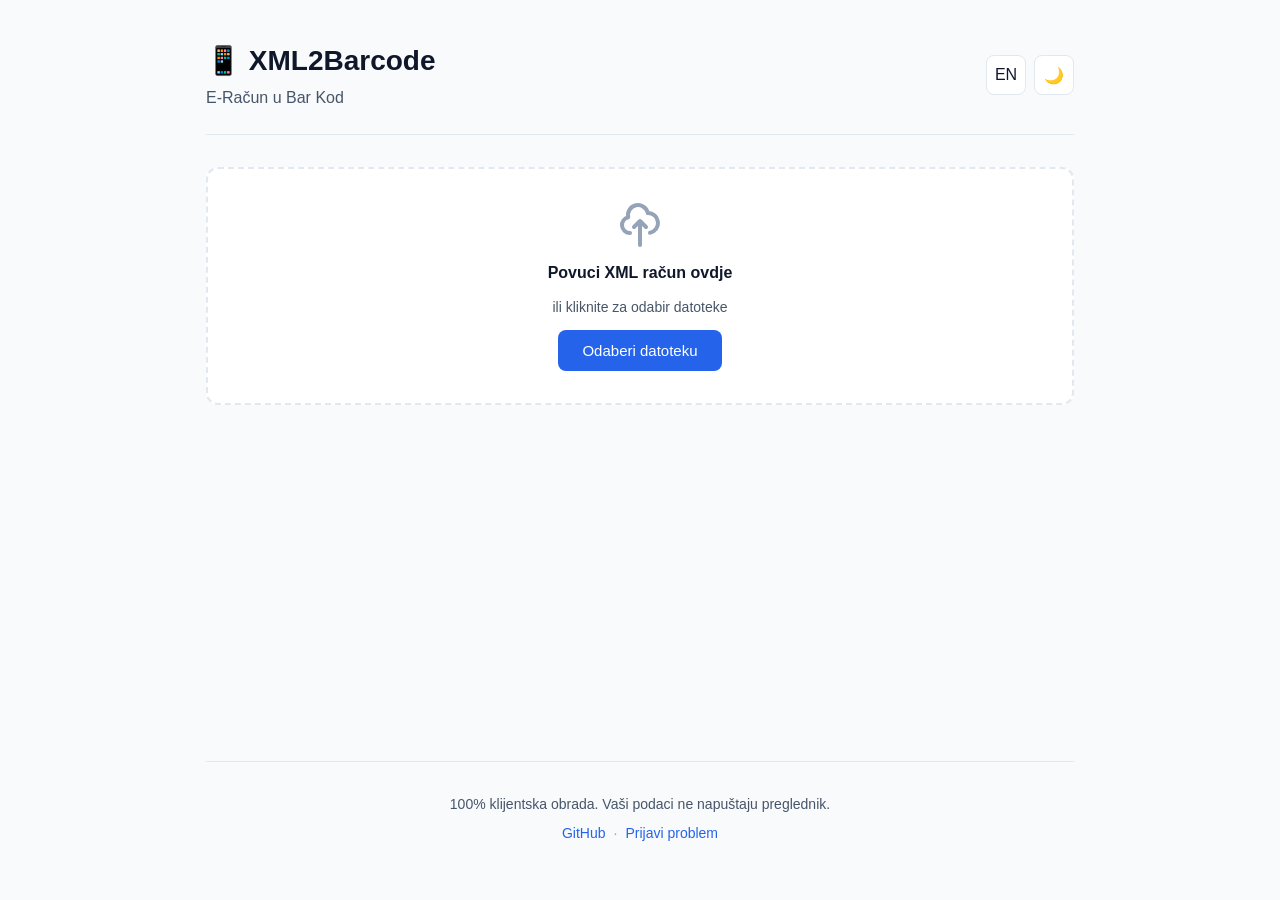
==== index.html @ e968bdf4 "Fix mobile file upload and add official e-racun examples Bug fixes: - Fix FileList handling on mobil" ====
<!DOCTYPE html>
<html lang="hr">
<head>
    <meta charset="UTF-8">
    <meta name="viewport" content="width=device-width, initial-scale=1.0">
    <meta name="description" content="Pretvori hrvatske e-račune u bar kodove za mobitel (HUB-3 PDF417 i EPC QR)">
    <meta name="theme-color" content="#2563eb">
    <title>XML2Barcode - E-Račun u Bar Kod</title>

    <!-- PWA Manifest -->
    <link rel="manifest" href="manifest.json">
    <link rel="icon" type="image/svg+xml" href="data:image/svg+xml,<svg xmlns='http://www.w3.org/2000/svg' viewBox='0 0 100 100'><text y='.9em' font-size='90'>📱</text></svg>">

    <!-- External Libraries (local) -->
    <script src="lib/qrcode.min.js"></script>
    <script src="lib/bwip-js-min.js"></script>
    <script src="lib/jszip.min.js"></script>

    <!-- Styles -->
    <link rel="stylesheet" href="css/styles.css">
</head>
<body>
    <div class="container">
        <!-- Header -->
        <header class="header">
            <div class="header-content">
                <h1 class="title">📱 XML2Barcode</h1>
                <p class="subtitle" data-i18n="subtitle">E-Račun u Bar Kod</p>
            </div>
            <div class="header-controls">
                <button id="langToggle" class="icon-btn" aria-label="Toggle language">EN</button>
                <button id="themeToggle" class="icon-btn" aria-label="Toggle theme">🌙</button>
            </div>
        </header>

        <!-- Main Content -->
        <main class="main">
            <!-- Upload Section -->
            <section class="upload-section">
                <div id="dropZone" class="drop-zone">
                    <div class="drop-zone-content">
                        <svg class="upload-icon" xmlns="http://www.w3.org/2000/svg" fill="none" viewBox="0 0 24 24" stroke="currentColor">
                            <path stroke-linecap="round" stroke-linejoin="round" stroke-width="2" d="M7 16a4 4 0 01-.88-7.903A5 5 0 1115.9 6L16 6a5 5 0 011 9.9M15 13l-3-3m0 0l-3 3m3-3v12" />
                        </svg>
                        <h2 data-i18n="dropZoneTitle">Povuci XML račun ovdje</h2>
                        <p data-i18n="dropZoneSubtitle">ili kliknite za odabir datoteke</p>
                        <input type="file" id="fileInput" accept=".xml" multiple hidden>
                        <button class="btn primary" id="selectBtn" data-i18n="selectBtn">Odaberi datoteku</button>
                    </div>
                </div>
                <button id="addMoreBtn" class="btn secondary compact hidden" data-i18n="addMoreFiles">
                    + Dodaj još datoteka
                </button>
            </section>

            <!-- Validation Messages -->
            <div id="validationMessages" class="validation-messages hidden"></div>

            <!-- Results Section -->
            <section id="resultsSection" class="results-section hidden">
                <!-- Invoice Summary -->
                <div class="invoice-summary">
                    <h3 data-i18n="invoiceSummary">Sažetak računa</h3>
                    <div class="summary-grid">
                        <div class="summary-item">
                            <span class="label" data-i18n="invoiceNumber">Broj računa</span>
                            <span id="invoiceNumber" class="value">-</span>
                        </div>
                        <div class="summary-item">
                            <span class="label" data-i18n="invoiceDate">Datum</span>
                            <span id="invoiceDate" class="value">-</span>
                        </div>
                        <div class="summary-item">
                            <span class="label" data-i18n="supplier">Primatelj</span>
                            <span id="supplier" class="value">-</span>
                        </div>
                        <div class="summary-item highlight">
                            <span class="label" data-i18n="amount">Iznos</span>
                            <span id="amount" class="value">-</span>
                        </div>
                    </div>
                </div>

                <!-- Payment Details -->
                <div class="payment-details">
                    <h3 data-i18n="paymentDetails">Podaci za plaćanje</h3>
                    <div class="details-grid">
                        <div class="detail-item">
                            <span class="label">IBAN</span>
                            <span id="iban" class="value font-mono">-</span>
                        </div>
                        <div class="detail-item">
                            <span class="label" data-i18n="model">Model</span>
                            <span id="model" class="value font-mono">-</span>
                        </div>
                        <div class="detail-item">
                            <span class="label" data-i18n="reference">Poziv na broj</span>
                            <span id="reference" class="value font-mono">-</span>
                        </div>
                        <div class="detail-item">
                            <span class="label" data-i18n="purpose">Svrha plaćanja</span>
                            <span id="purpose" class="value">-</span>
                        </div>
                    </div>
                    <button id="copyDetailsBtn" class="btn secondary" data-i18n="copyDetails">
                        Kopiraj podatke
                    </button>
                </div>

                <!-- Barcode Tabs -->
                <div class="barcode-tabs">
                    <button class="tab-btn active" data-tab="hub3" data-i18n="hub3Tab">HUB-3 (HRK)</button>
                </div>

                <!-- HUB-3 PDF417 -->
                <div id="hub3Tab" class="tab-content active">
                    <div class="barcode-container">
                        <h3 data-i18n="hub3Title">HUB-3 PDF417 Bar Kod</h3>
                        <p class="barcode-description" data-i18n="hub3Description">
                            Za domaće plaćanje u HRK. Skenirajte s mobilnom bankarstvom.
                        </p>
                        <div id="hub3Barcode" class="barcode"></div>
                        <div class="barcode-actions">
                            <button id="downloadHub3Png" class="btn primary" data-i18n="downloadPng">Preuzmi PNG</button>
                            <button id="printInvoiceBtn" class="btn secondary" data-i18n="printInvoice">Ispiši račun</button>
                        </div>
                    </div>
                </div>
            </section>

            <!-- Recent Invoices (Combined History + Batch) -->
            <section id="invoicesSection" class="invoices-section hidden">
                <div class="invoices-header">
                    <h3 data-i18n="invoicesTitle">Povijest</h3>
                    <button id="clearHistoryBtn" class="btn secondary small" data-i18n="clearHistory">Obriši</button>
                </div>
                <div id="invoicesList" class="invoices-list"></div>
                <button id="downloadAllBtn" class="btn primary hidden" data-i18n="downloadAll">Preuzmi sve (ZIP)</button>
            </section>
        </main>

        <!-- Footer -->
        <footer class="footer">
            <p data-i18n="footerText">
                100% klijentska obrada. Vaši podaci ne napuštaju preglednik.
            </p>
            <p class="footer-links">
                <a href="https://github.com/nikola/xml2barcode" target="_blank" rel="noopener">GitHub</a>
                <span class="dot">·</span>
                <a href="https://github.com/nikola/xml2barcode/issues" target="_blank" rel="noopener" data-i18n="reportIssue">Prijavi problem</a>
            </p>
        </footer>

        <!-- Debug Panel -->
        <div id="debugPanel" class="debug-panel hidden">
            <div class="debug-header">
                <span>🐛 Debug Console</span>
                <div>
                    <button id="debugCopy" class="debug-btn">📋 Copy</button>
                    <button id="debugClear" class="debug-btn">Clear</button>
                    <button id="debugClose" class="debug-btn">×</button>
                </div>
            </div>
            <div id="debugLog" class="debug-log"></div>
        </div>
    </div>

    <!-- Scripts -->
    <script src="js/debug.js"></script>
    <script src="js/i18n.js"></script>
    <script src="js/storage.js"></script>
    <script src="js/xml-parser.js"></script>
    <script src="js/hub3-generator.js"></script>
    <script src="js/epc-generator.js"></script>
    <script src="js/ui.js"></script>
    <script src="js/app.js"></script>

    <!-- Service Worker Registration -->
    <script>
        if ('serviceWorker' in navigator) {
            window.addEventListener('load', () => {
                navigator.serviceWorker.register('./sw.js')
                    .then((registration) => {
                        console.log('ServiceWorker registered:', registration.scope);
                    })
                    .catch((error) => {
                        console.log('ServiceWorker registration failed:', error);
                    });
            });
        }
    </script>
</body>
</html>
---- css/styles.css ----
/* ABOUTME: Main stylesheet for XML2Barcode application */
/* ABOUTME: Includes dark mode support and responsive design */

:root {
    --primary: #2563eb;
    --primary-hover: #1d4ed8;
    --secondary: #64748b;
    --secondary-hover: #475569;
    --success: #10b981;
    --warning: #f59e0b;
    --error: #ef4444;
    --bg-primary: #ffffff;
    --bg-secondary: #f8fafc;
    --bg-tertiary: #f1f5f9;
    --text-primary: #0f172a;
    --text-secondary: #475569;
    --text-muted: #94a3b8;
    --border: #e2e8f0;
    --shadow: 0 1px 3px 0 rgb(0 0 0 / 0.1), 0 1px 2px -1px rgb(0 0 0 / 0.1);
    --shadow-lg: 0 10px 15px -3px rgb(0 0 0 / 0.1), 0 4px 6px -4px rgb(0 0 0 / 0.1);
    --radius: 0.5rem;
    --radius-lg: 0.75rem;
}

[data-theme="dark"] {
    --primary: #3b82f6;
    --primary-hover: #60a5fa;
    --secondary: #64748b;
    --secondary-hover: #94a3b8;
    --success: #22c55e;
    --warning: #fbbf24;
    --error: #f87171;
    --bg-primary: #0f172a;
    --bg-secondary: #1e293b;
    --bg-tertiary: #334155;
    --text-primary: #f1f5f9;
    --text-secondary: #cbd5e1;
    --text-muted: #64748b;
    --border: #334155;
    --shadow: 0 1px 3px 0 rgb(0 0 0 / 0.3);
    --shadow-lg: 0 10px 15px -3px rgb(0 0 0 / 0.3);
}

/* ABOUTME: Base styles and reset */
*, *::before, *::after {
    box-sizing: border-box;
    margin: 0;
    padding: 0;
}

html {
    font-size: 16px;
    scroll-behavior: smooth;
}

body {
    font-family: -apple-system, BlinkMacSystemFont, 'Segoe UI', Roboto, 'Helvetica Neue', Arial, sans-serif;
    background-color: var(--bg-secondary);
    color: var(--text-primary);
    line-height: 1.5;
    min-height: 100vh;
    transition: background-color 0.3s, color 0.3s;
}

.container {
    max-width: 900px;
    margin: 0 auto;
    padding: 1rem;
    min-height: 100vh;
    display: flex;
    flex-direction: column;
}

/* ABOUTME: Header styles */
.header {
    display: flex;
    justify-content: space-between;
    align-items: center;
    padding: 1.5rem 0;
    border-bottom: 1px solid var(--border);
    margin-bottom: 2rem;
}

.header-content {
    flex: 1;
}

.title {
    font-size: 1.75rem;
    font-weight: 700;
    color: var(--text-primary);
    margin-bottom: 0.25rem;
}

.subtitle {
    font-size: 1rem;
    color: var(--text-secondary);
}

.header-controls {
    display: flex;
    gap: 0.5rem;
}

.icon-btn {
    width: 2.5rem;
    height: 2.5rem;
    border: 1px solid var(--border);
    border-radius: var(--radius);
    background: var(--bg-primary);
    color: var(--text-primary);
    font-size: 1rem;
    cursor: pointer;
    display: flex;
    align-items: center;
    justify-content: center;
    transition: all 0.2s;
}

.icon-btn:hover {
    background: var(--bg-tertiary);
    border-color: var(--secondary);
}

/* ABOUTME: Main content */
.main {
    flex: 1;
    display: flex;
    flex-direction: column;
    gap: 2rem;
}

/* ABOUTME: Upload section */
.upload-section {
    width: 100%;
    display: flex;
    flex-direction: column;
    gap: 0.5rem;
}

.drop-zone {
    border: 2px dashed var(--border);
    border-radius: var(--radius-lg);
    padding: 2rem;
    text-align: center;
    background: var(--bg-primary);
    transition: all 0.3s;
    cursor: pointer;
}

.drop-zone:hover,
.drop-zone.drag-over {
    border-color: var(--primary);
    background: var(--bg-secondary);
}

.drop-zone-content {
    display: flex;
    flex-direction: column;
    align-items: center;
    gap: 0.75rem;
}

.upload-icon {
    width: 3rem;
    height: 3rem;
    color: var(--text-muted);
}

.drop-zone h2 {
    font-size: 1rem;
    font-weight: 600;
    color: var(--text-primary);
}

.drop-zone p {
    color: var(--text-secondary);
    font-size: 0.875rem;
}

.drop-zone.hidden {
    display: none;
}

.btn.compact {
    padding: 0.5rem 1rem;
    font-size: 0.875rem;
    align-self: flex-start;
}

/* ABOUTME: Page-wide dropzone indicator */
body.drag-over .main {
    border: 3px dashed var(--primary);
    border-radius: var(--radius-lg);
    padding: 1rem;
    background: rgba(37, 99, 235, 0.05);
}

/* ABOUTME: Buttons */
.btn {
    display: inline-flex;
    align-items: center;
    justify-content: center;
    gap: 0.5rem;
    padding: 0.75rem 1.5rem;
    border-radius: var(--radius);
    font-weight: 500;
    font-size: 0.9375rem;
    cursor: pointer;
    transition: all 0.2s;
    border: none;
}

.btn.primary {
    background: var(--primary);
    color: white;
}

.btn.primary:hover {
    background: var(--primary-hover);
}

.btn.secondary {
    background: var(--bg-tertiary);
    color: var(--text-primary);
    border: 1px solid var(--border);
}

.btn.secondary:hover {
    background: var(--border);
}

.btn.small {
    padding: 0.5rem 1rem;
    font-size: 0.875rem;
}

.btn:disabled {
    opacity: 0.5;
    cursor: not-allowed;
}

/* ABOUTME: Validation messages */
.validation-messages {
    padding: 1rem;
    border-radius: var(--radius);
    background: var(--bg-primary);
    border: 1px solid var(--warning);
}

.validation-messages.warning {
    border-color: var(--warning);
}

.validation-messages.error {
    border-color: var(--error);
}

.validation-messages ul {
    list-style: none;
    padding-left: 0;
}

.validation-messages li {
    padding: 0.5rem 0;
    display: flex;
    align-items: flex-start;
    gap: 0.5rem;
}

.validation-messages li::before {
    content: "⚠";
    flex-shrink: 0;
}

/* ABOUTME: Results section */
.results-section {
    display: flex;
    flex-direction: column;
    gap: 2rem;
}

.hidden {
    display: none !important;
}

/* ABOUTME: Invoice summary */
.invoice-summary,
.payment-details {
    background: var(--bg-primary);
    border-radius: var(--radius-lg);
    padding: 1.5rem;
    box-shadow: var(--shadow);
}

.invoice-summary h3,
.payment-details h3 {
    font-size: 1.125rem;
    font-weight: 600;
    margin-bottom: 1rem;
    color: var(--text-primary);
}

.summary-grid,
.details-grid {
    display: grid;
    grid-template-columns: repeat(auto-fit, minmax(200px, 1fr));
    gap: 1rem;
}

.summary-item,
.detail-item {
    display: flex;
    flex-direction: column;
    gap: 0.25rem;
}

.summary-item .label,
.detail-item .label {
    font-size: 0.875rem;
    color: var(--text-secondary);
}

.summary-item .value,
.detail-item .value {
    font-size: 1rem;
    font-weight: 500;
    color: var(--text-primary);
    word-break: break-word;
}

.summary-item.highlight .value {
    font-size: 1.5rem;
    font-weight: 700;
    color: var(--primary);
}

.font-mono {
    font-family: 'SF Mono', Monaco, 'Cascadia Code', 'Courier New', monospace;
}

/* ABOUTME: Barcode tabs */
.barcode-tabs {
    display: flex;
    gap: 0.5rem;
    border-bottom: 1px solid var(--border);
    margin-bottom: 1.5rem;
}

.tab-btn {
    padding: 0.75rem 1.5rem;
    background: transparent;
    border: none;
    border-bottom: 2px solid transparent;
    color: var(--text-secondary);
    font-weight: 500;
    cursor: pointer;
    transition: all 0.2s;
}

.tab-btn:hover {
    color: var(--text-primary);
}

.tab-btn.active {
    color: var(--primary);
    border-bottom-color: var(--primary);
}

.tab-content {
    display: none;
}

.tab-content.active {
    display: block;
}

/* ABOUTME: Barcode containers */
.barcode-container {
    background: var(--bg-primary);
    border-radius: var(--radius-lg);
    padding: 2rem;
    box-shadow: var(--shadow);
}

.barcode-container h3 {
    font-size: 1.125rem;
    font-weight: 600;
    margin-bottom: 0.5rem;
    color: var(--text-primary);
}

.barcode-description {
    color: var(--text-secondary);
    margin-bottom: 1.5rem;
    font-size: 0.9375rem;
}

.barcode,
.qrcode {
    display: flex;
    justify-content: center;
    align-items: center;
    min-height: 150px;
    padding: 1rem;
    background: var(--bg-secondary);
    border-radius: var(--radius);
    margin-bottom: 1rem;
}

.barcode canvas,
.qrcode canvas,
.qrcode img {
    max-width: 100%;
    height: auto;
}

.barcode-string {
    background: var(--bg-secondary);
    padding: 0.75rem;
    border-radius: var(--radius);
    font-size: 0.75rem;
    word-break: break-all;
    color: var(--text-muted);
    margin-bottom: 1rem;
}

.barcode-actions {
    display: flex;
    flex-wrap: wrap;
    gap: 0.75rem;
}

/* ABOUTME: Invoices section (combined history + batch) */
.invoices-section {
    background: var(--bg-primary);
    border-radius: var(--radius-lg);
    padding: 1.5rem;
    box-shadow: var(--shadow);
}

.invoices-header {
    display: flex;
    justify-content: space-between;
    align-items: center;
    margin-bottom: 1rem;
}

.invoices-header h3 {
    font-size: 1.125rem;
    font-weight: 600;
}

.invoices-list {
    display: flex;
    flex-direction: column;
    gap: 0.5rem;
}

.invoices-item {
    display: flex;
    justify-content: space-between;
    align-items: center;
    padding: 0.75rem 1rem;
    background: var(--bg-secondary);
    border-radius: var(--radius);
    cursor: pointer;
    transition: background 0.2s;
}

.invoices-item:hover {
    background: var(--bg-tertiary);
}

.invoices-item-info {
    flex: 1;
    min-width: 0;
}

.invoices-item-title {
    font-weight: 500;
    color: var(--text-primary);
}

.invoices-item-subtitle {
    font-size: 0.875rem;
    color: var(--text-secondary);
}

.invoices-item-delete {
    background: transparent;
    border: none;
    color: var(--text-muted);
    cursor: pointer;
    padding: 0.25rem;
    font-size: 1.25rem;
    transition: color 0.2s;
}

.invoices-item-delete:hover {
    color: var(--error);
}

.invoices-item-actions {
    display: flex;
    gap: 0.5rem;
}

.invoices-empty {
    text-align: center;
    color: var(--text-muted);
    padding: 2rem;
}

/* ABOUTME: Footer */
.footer {
    margin-top: 3rem;
    padding: 2rem 0;
    border-top: 1px solid var(--border);
    text-align: center;
}

.footer p {
    color: var(--text-secondary);
    font-size: 0.875rem;
    margin-bottom: 0.5rem;
}

.footer-links {
    display: flex;
    align-items: center;
    justify-content: center;
    gap: 0.5rem;
    flex-wrap: wrap;
}

.footer-links a {
    color: var(--primary);
    text-decoration: none;
    font-size: 0.875rem;
}

.footer-links a:hover {
    text-decoration: underline;
}

.footer-links .dot {
    color: var(--text-muted);
}

/* ABOUTME: Debug Panel */
.debug-panel {
    position: fixed;
    bottom: 0;
    left: 0;
    right: 0;
    max-height: 200px;
    background: #1a1a1a;
    border-top: 2px solid #333;
    z-index: 9999;
    display: flex;
    flex-direction: column;
}

.debug-header {
    display: flex;
    justify-content: space-between;
    align-items: center;
    padding: 8px 12px;
    background: #252525;
    border-bottom: 1px solid #333;
}

.debug-header span {
    color: #fff;
    font-size: 12px;
    font-weight: 600;
}

.debug-btn {
    background: #333;
    color: #fff;
    border: none;
    padding: 4px 10px;
    border-radius: 4px;
    font-size: 11px;
    cursor: pointer;
    margin-left: 8px;
}

.debug-btn:hover {
    background: #444;
}

.debug-log {
    flex: 1;
    overflow-y: auto;
    padding: 8px 12px;
    font-family: monospace;
    font-size: 11px;
    color: #0f0;
    background: #0a0a0a;
}

.debug-log-entry {
    padding: 2px 0;
    border-bottom: 1px solid #222;
}

.debug-log-entry .timestamp {
    color: #666;
    margin-right: 8px;
}

.debug-log-entry.error {
    color: #f66;
}

.debug-log-entry.warn {
    color: #fc6;
}

/* ABOUTME: Print styles */
@media print {
    .header,
    .upload-section,
    .validation-messages,
    .barcode-tabs,
    .barcode-actions,
    .invoices-section,
    .footer {
        display: none !important;
    }

    .results-section {
        display: block !important;
    }

    .barcode-container {
        box-shadow: none;
        border: 1px solid var(--border);
        page-break-inside: avoid;
    }

    body {
        background: white;
        color: black;
    }
}

/* ABOUTME: Responsive design */
@media (max-width: 640px) {
    .title {
        font-size: 1.5rem;
    }

    .subtitle {
        font-size: 0.875rem;
    }

    .drop-zone {
        padding: 1.5rem 1rem;
    }

    .drop-zone h2 {
        font-size: 0.875rem;
    }

    .summary-grid,
    .details-grid {
        grid-template-columns: 1fr;
    }

    .barcode-tabs {
        flex-direction: column;
    }

    .tab-btn {
        text-align: left;
        border-bottom: 1px solid var(--border);
        border-left: 2px solid transparent;
    }

    .tab-btn.active {
        border-bottom-color: var(--border);
        border-left-color: var(--primary);
    }

    .barcode-actions {
        flex-direction: column;
    }

    .barcode-actions .btn {
        width: 100%;
    }

    .invoices-item {
        flex-direction: column;
        align-items: flex-start;
    }

    .invoices-item-actions {
        width: 100%;
        justify-content: flex-end;
    }
}

/* ABOUTME: Utility classes */
.sr-only {
    position: absolute;
    width: 1px;
    height: 1px;
    padding: 0;
    margin: -1px;
    overflow: hidden;
    clip: rect(0, 0, 0, 0);
    white-space: nowrap;
    border: 0;
}

.text-center {
    text-align: center;
}

.text-error {
    color: var(--error);
    padding: 1rem;
    text-align: center;
}

.mt-1 { margin-top: 0.25rem; }
.mt-2 { margin-top: 0.5rem; }
.mt-4 { margin-top: 1rem; }
.mb-1 { margin-bottom: 0.25rem; }
.mb-2 { margin-bottom: 0.5rem; }
.mb-4 { margin-bottom: 1rem; }

/* ABOUTME: Animation */
@keyframes fadeIn {
    from {
        opacity: 0;
        transform: translateY(10px);
    }
    to {
        opacity: 1;
        transform: translateY(0);
    }
}

.fade-in {
    animation: fadeIn 0.3s ease-out;
}

/* ABOUTME: Loading state */
.loading {
    display: inline-flex;
    align-items: center;
    gap: 0.5rem;
}

.loading::after {
    content: "";
    width: 1rem;
    height: 1rem;
    border: 2px solid var(--border);
    border-top-color: var(--primary);
    border-radius: 50%;
    animation: spin 0.8s linear infinite;
}

@keyframes spin {
    to {
        transform: rotate(360deg);
    }
}
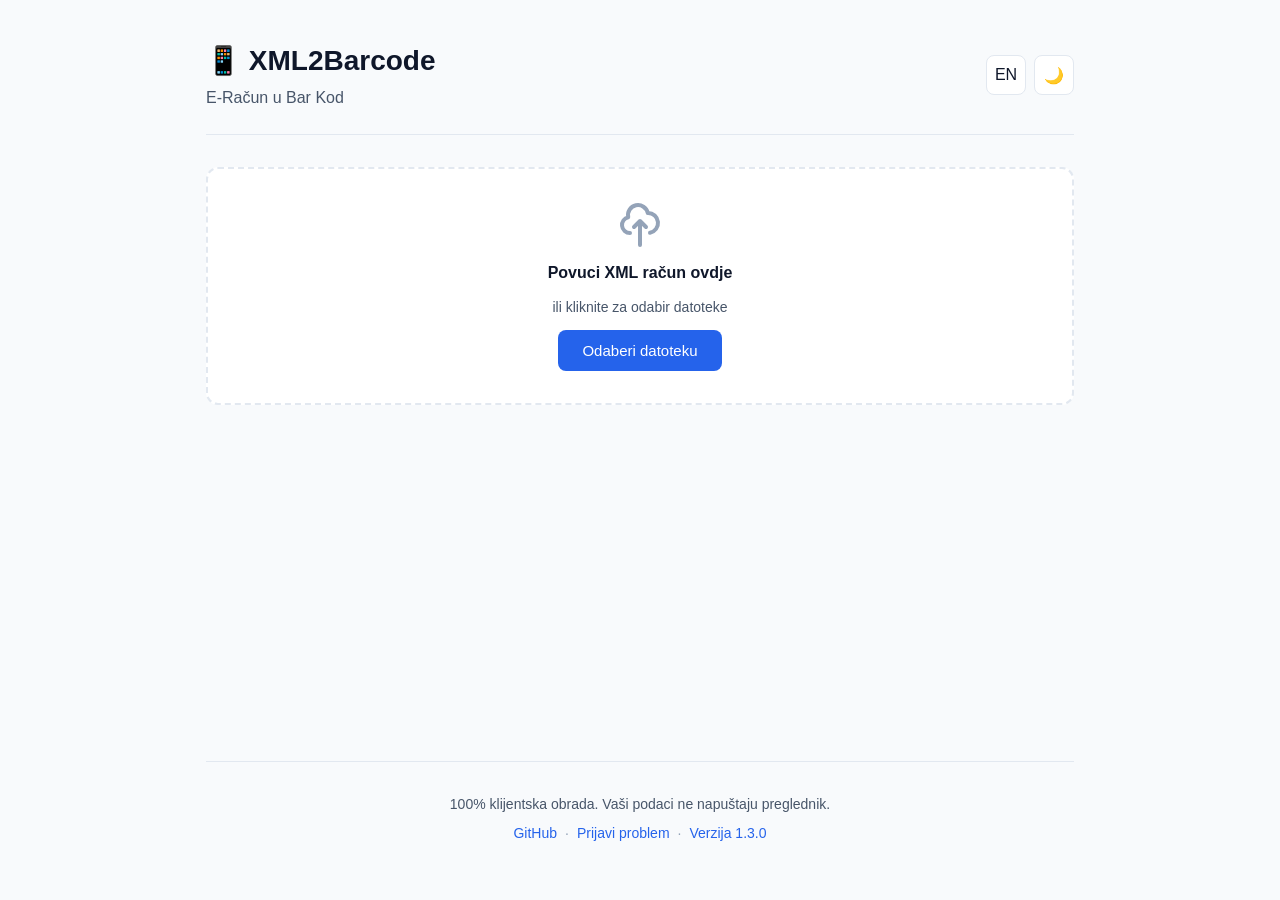
==== commit 072920aa: "Add version indicator in footer - Add VERSION constant to CONSTANTS (1.3.0) - Add version link in fo" ====
--- a/index.html
+++ b/index.html
@@ -122,7 +122,7 @@
                         <div id="hub3Barcode" class="barcode"></div>
                         <div class="barcode-actions">
                             <button id="downloadHub3Png" class="btn primary" data-i18n="downloadPng">Preuzmi PNG</button>
-                            <button id="printInvoiceBtn" class="btn secondary" data-i18n="printInvoice">Ispiši račun</button>
+                            <button id="printSelectedBtn" class="btn secondary" data-i18n="printInvoice">Ispiši račun</button>
                         </div>
                     </div>
                 </div>
@@ -145,9 +145,11 @@
                 100% klijentska obrada. Vaši podaci ne napuštaju preglednik.
             </p>
             <p class="footer-links">
-                <a href="https://github.com/nikola/xml2barcode" target="_blank" rel="noopener">GitHub</a>
+                <a href="https://github.com/nibzard/xml2barcode" target="_blank" rel="noopener">GitHub</a>
                 <span class="dot">·</span>
-                <a href="https://github.com/nikola/xml2barcode/issues" target="_blank" rel="noopener" data-i18n="reportIssue">Prijavi problem</a>
+                <a href="https://github.com/nibzard/xml2barcode/issues" target="_blank" rel="noopener" data-i18n="reportIssue">Prijavi problem</a>
+                <span class="dot">·</span>
+                <a id="versionLink" href="https://github.com/nibzard/xml2barcode/releases" target="_blank" rel="noopener" class="version-link"></a>
             </p>
         </footer>
 
@@ -167,6 +169,7 @@
 
     <!-- Scripts -->
     <script src="js/debug.js"></script>
+    <script src="js/constants.js"></script>
     <script src="js/i18n.js"></script>
     <script src="js/storage.js"></script>
     <script src="js/xml-parser.js"></script>
--- a/css/styles.css
+++ b/css/styles.css
@@ -413,6 +413,9 @@
 .qrcode img {
     max-width: 100%;
     height: auto;
+    background: #fff;
+    padding: 0.5rem;
+    border-radius: 4px;
 }
 
 .barcode-string {
@@ -510,6 +513,42 @@
     text-align: center;
     color: var(--text-muted);
     padding: 2rem;
+}
+
+/* Invoice checkbox styling */
+.invoice-checkbox-wrapper {
+    padding-right: 0.75rem;
+    display: flex;
+    align-items: center;
+}
+
+.invoice-checkbox {
+    width: 18px;
+    height: 18px;
+    cursor: pointer;
+    accent-color: var(--primary);
+}
+
+/* Latest batch indicator */
+.latest-batch {
+    background: rgba(37, 99, 235, 0.05);
+    border-left: 3px solid var(--primary);
+}
+
+.batch-badge {
+    display: inline-block;
+    background: var(--primary);
+    color: white;
+    font-size: 0.7rem;
+    padding: 2px 6px;
+    border-radius: 4px;
+    margin-left: 0.5rem;
+    text-transform: uppercase;
+    font-weight: 600;
+}
+
+.invoices-item {
+    padding-left: 0.75rem;
 }
 
 /* ABOUTME: Footer */
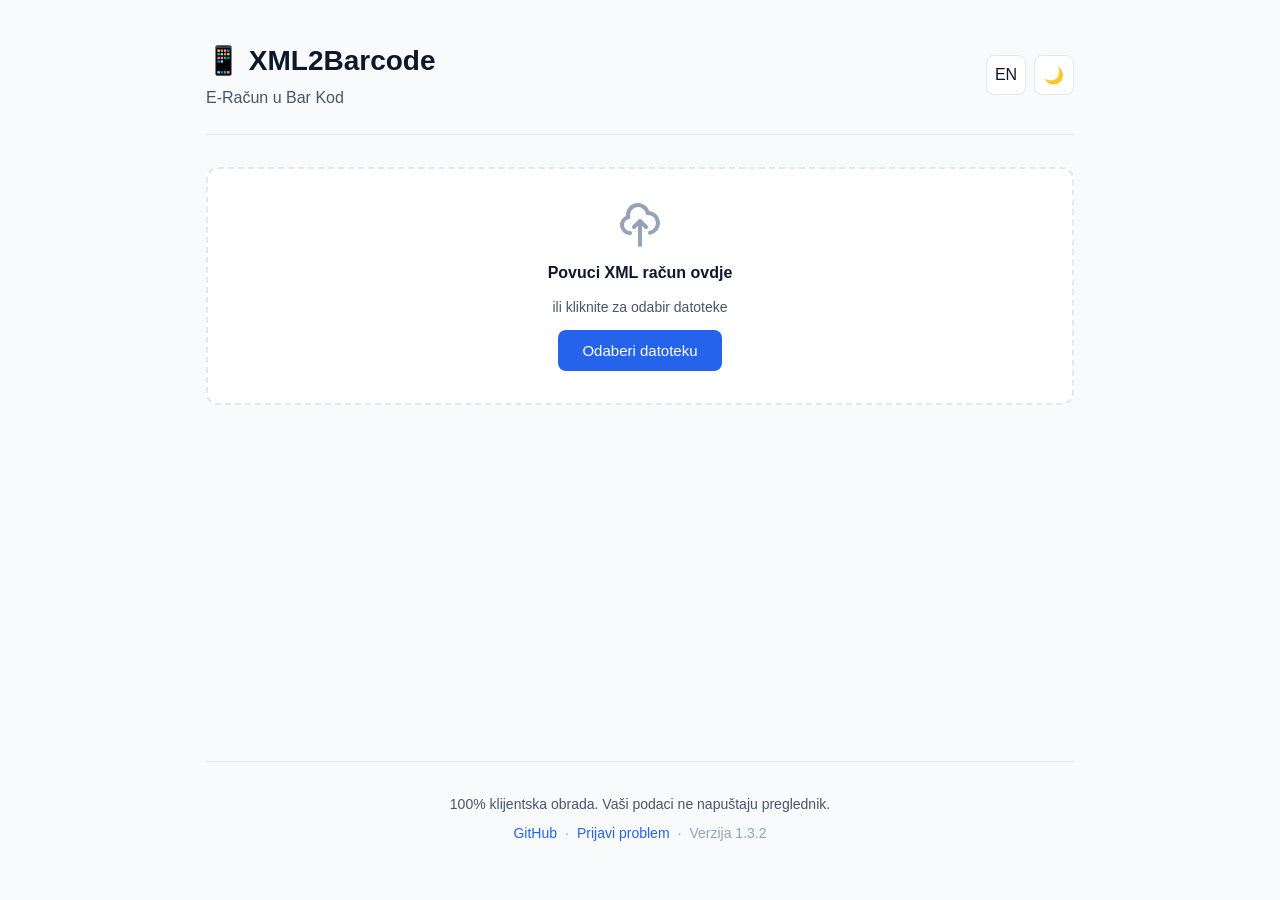
==== commit 8f6e067e: "Display version as plain text next to issue link in footer - Change version link to non-clickable ve" ====
--- a/index.html
+++ b/index.html
@@ -51,6 +51,11 @@
                 <button id="addMoreBtn" class="btn secondary compact hidden" data-i18n="addMoreFiles">
                     + Dodaj još datoteka
                 </button>
+                <!-- Success message with view results button (shown on mobile) -->
+                <div id="uploadSuccess" class="upload-success hidden">
+                    <p data-i18n="uploadSuccess">Datoteka uspješno učitana!</p>
+                    <button id="viewResultsBtn" class="btn primary" data-i18n="viewResults">Pregledaj rezultate</button>
+                </div>
             </section>
 
             <!-- Validation Messages -->
@@ -149,7 +154,7 @@
                 <span class="dot">·</span>
                 <a href="https://github.com/nibzard/xml2barcode/issues" target="_blank" rel="noopener" data-i18n="reportIssue">Prijavi problem</a>
                 <span class="dot">·</span>
-                <a id="versionLink" href="https://github.com/nibzard/xml2barcode/releases" target="_blank" rel="noopener" class="version-link"></a>
+                <span id="versionLabel" class="version-label"></span>
             </p>
         </footer>
 
--- a/css/styles.css
+++ b/css/styles.css
@@ -182,6 +182,34 @@
     display: none;
 }
 
+/* Upload success message */
+.upload-success {
+    background: var(--success);
+    color: white;
+    padding: 1rem;
+    border-radius: var(--radius);
+    text-align: center;
+    animation: fadeIn 0.3s ease-out;
+}
+
+.upload-success.hidden {
+    display: none !important;
+}
+
+.upload-success p {
+    margin-bottom: 0.5rem;
+    font-weight: 500;
+}
+
+.upload-success .btn {
+    background: white;
+    color: var(--success);
+}
+
+.upload-success .btn:hover {
+    background: var(--bg-primary);
+}
+
 .btn.compact {
     padding: 0.5rem 1rem;
     font-size: 0.875rem;
@@ -587,6 +615,11 @@
     color: var(--text-muted);
 }
 
+.footer-links .version-label {
+    color: var(--text-muted);
+    font-size: 0.875rem;
+}
+
 /* ABOUTME: Debug Panel */
 .debug-panel {
     position: fixed;
@@ -741,6 +774,23 @@
     .invoices-item-actions {
         width: 100%;
         justify-content: flex-end;
+    }
+
+    .upload-success {
+        display: flex;
+        flex-direction: column;
+        gap: 0.5rem;
+    }
+
+    .upload-success .btn {
+        width: 100%;
+    }
+}
+
+/* Hide upload success on desktop (show only on mobile) */
+@media (min-width: 641px) {
+    .upload-success {
+        display: none !important;
     }
 }
 
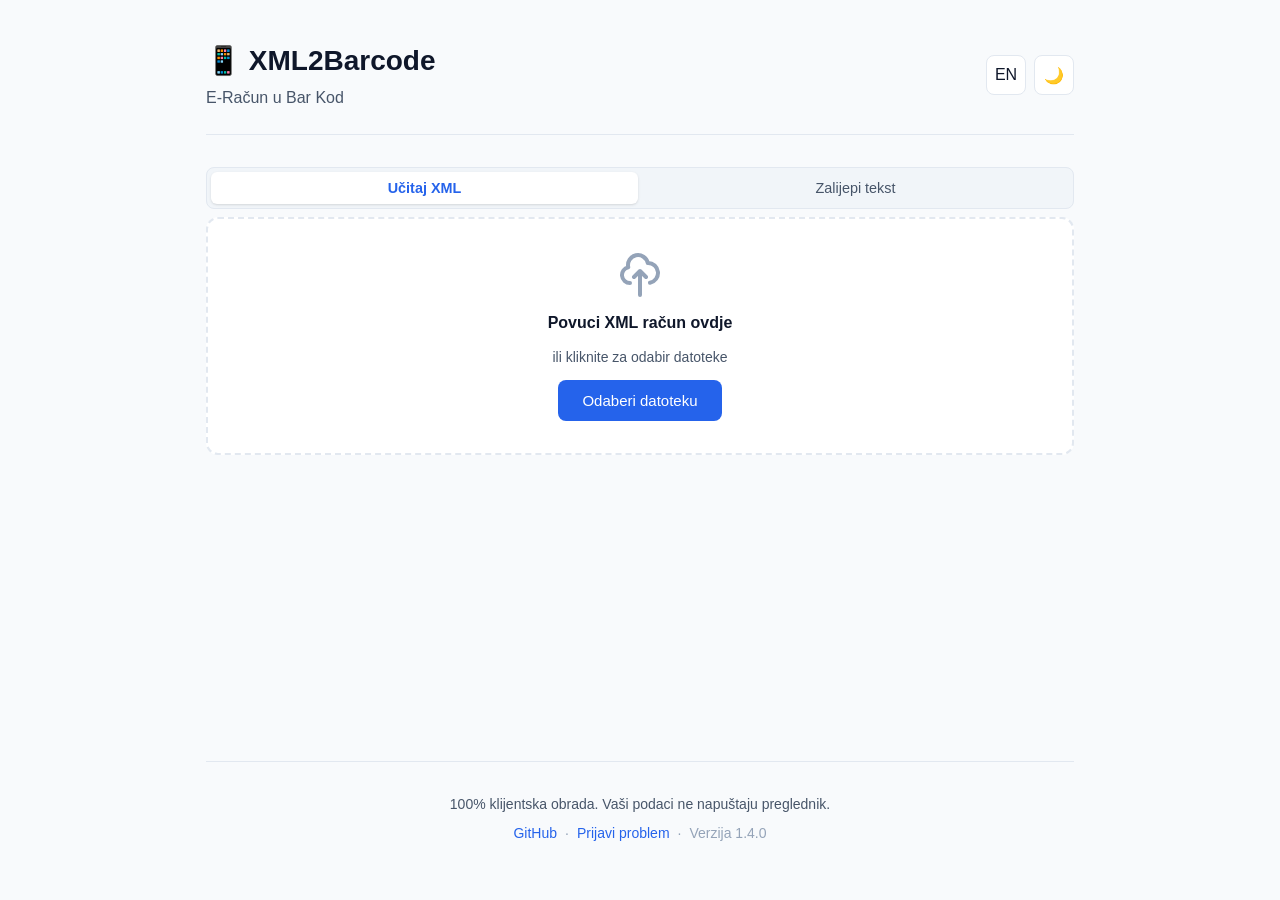
==== commit 3615c1cf: "Add text-input mode: generate HUB-3 barcodes from pasted payment text Adds a "Paste text" input mode" ====
--- a/index.html
+++ b/index.html
@@ -37,6 +37,12 @@
         <main class="main">
             <!-- Upload Section -->
             <section class="upload-section">
+                <!-- Input mode toggle: Upload XML <-> Paste text -->
+                <div class="input-mode-toggle" role="tablist" aria-label="Input mode">
+                    <button type="button" class="mode-btn active" data-mode="file" data-i18n="modeUpload" aria-pressed="true">Učitaj XML</button>
+                    <button type="button" class="mode-btn" data-mode="text" data-i18n="modeText" aria-pressed="false">Zalijepi tekst</button>
+                </div>
+
                 <div id="dropZone" class="drop-zone">
                     <div class="drop-zone-content">
                         <svg class="upload-icon" xmlns="http://www.w3.org/2000/svg" fill="none" viewBox="0 0 24 24" stroke="currentColor">
@@ -47,6 +53,12 @@
                         <input type="file" id="fileInput" accept=".xml" multiple hidden>
                         <button class="btn primary" id="selectBtn" data-i18n="selectBtn">Odaberi datoteku</button>
                     </div>
+                </div>
+                <!-- Text input zone (Paste text mode) -->
+                <div id="textInputZone" class="text-input-zone hidden">
+                    <textarea id="paymentTextInput" rows="8" data-i18n-placeholder="textInputPlaceholder"
+                              placeholder="Zalijepi podatke za plaćanje (IBAN, iznos, model i poziv na broj, opis plaćanja)…"></textarea>
+                    <button type="button" class="btn primary" id="generateFromTextBtn" data-i18n="generateBtn">Generiraj bar kod</button>
                 </div>
                 <button id="addMoreBtn" class="btn secondary compact hidden" data-i18n="addMoreFiles">
                     + Dodaj još datoteka
@@ -178,6 +190,7 @@
     <script src="js/i18n.js"></script>
     <script src="js/storage.js"></script>
     <script src="js/xml-parser.js"></script>
+    <script src="js/text-parser.js"></script>
     <script src="js/hub3-generator.js"></script>
     <script src="js/epc-generator.js"></script>
     <script src="js/ui.js"></script>
--- a/css/styles.css
+++ b/css/styles.css
@@ -182,6 +182,70 @@
     display: none;
 }
 
+/* Input mode toggle: Upload XML <-> Paste text */
+.input-mode-toggle {
+    display: flex;
+    gap: 0.25rem;
+    padding: 0.25rem;
+    background: var(--bg-tertiary);
+    border: 1px solid var(--border);
+    border-radius: var(--radius);
+}
+
+.mode-btn {
+    flex: 1;
+    padding: 0.5rem 1rem;
+    border: none;
+    border-radius: calc(var(--radius) - 0.125rem);
+    background: transparent;
+    color: var(--text-secondary);
+    font-size: 0.9rem;
+    font-weight: 500;
+    cursor: pointer;
+    transition: background 0.15s ease, color 0.15s ease;
+}
+
+.mode-btn:hover {
+    color: var(--text-primary);
+}
+
+.mode-btn.active {
+    background: var(--bg-primary);
+    color: var(--primary);
+    font-weight: 600;
+    box-shadow: var(--shadow);
+}
+
+/* Paste-text input zone */
+.text-input-zone {
+    display: flex;
+    flex-direction: column;
+    gap: 0.75rem;
+}
+
+.text-input-zone textarea {
+    width: 100%;
+    min-height: 9rem;
+    padding: 0.75rem;
+    border: 2px dashed var(--border);
+    border-radius: var(--radius-lg);
+    background: var(--bg-primary);
+    color: var(--text-primary);
+    font-family: inherit;
+    font-size: 0.95rem;
+    line-height: 1.5;
+    resize: vertical;
+}
+
+.text-input-zone textarea:focus {
+    outline: none;
+    border-color: var(--primary);
+}
+
+.text-input-zone textarea::placeholder {
+    color: var(--text-muted);
+}
+
 /* Upload success message */
 .upload-success {
     background: var(--success);
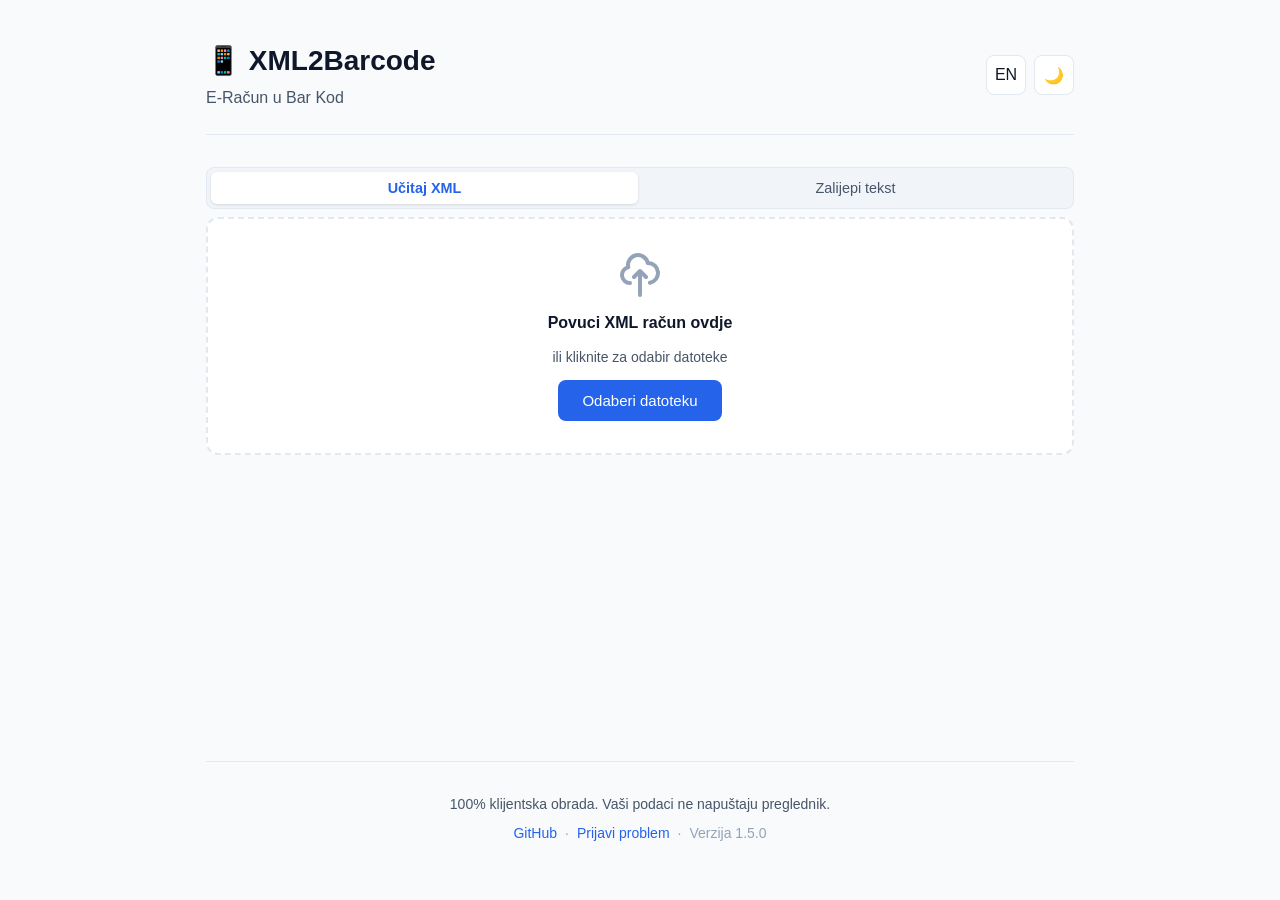
==== commit a63f28ea: "Add IBAN checksum validation and history-based trust signals Guard against mistyped IBANs in the pas" ====
--- a/index.html
+++ b/index.html
@@ -191,6 +191,7 @@
     <script src="js/storage.js"></script>
     <script src="js/xml-parser.js"></script>
     <script src="js/text-parser.js"></script>
+    <script src="js/iban-trust.js"></script>
     <script src="js/hub3-generator.js"></script>
     <script src="js/epc-generator.js"></script>
     <script src="js/ui.js"></script>
--- a/css/styles.css
+++ b/css/styles.css
@@ -365,6 +365,22 @@
     flex-shrink: 0;
 }
 
+/* IBAN-trust severity: amber for warnings/cautions, muted for the familiar-IBAN note.
+   Deliberately no green / no checkmark — history is recognition, not verification. */
+.validation-messages li.msg-warning::before,
+.validation-messages li.msg-caution::before {
+    color: var(--warning);
+}
+
+.validation-messages li.msg-info::before {
+    content: "•";
+    color: var(--text-muted);
+}
+
+.validation-messages li.msg-info {
+    color: var(--text-secondary);
+}
+
 /* ABOUTME: Results section */
 .results-section {
     display: flex;
